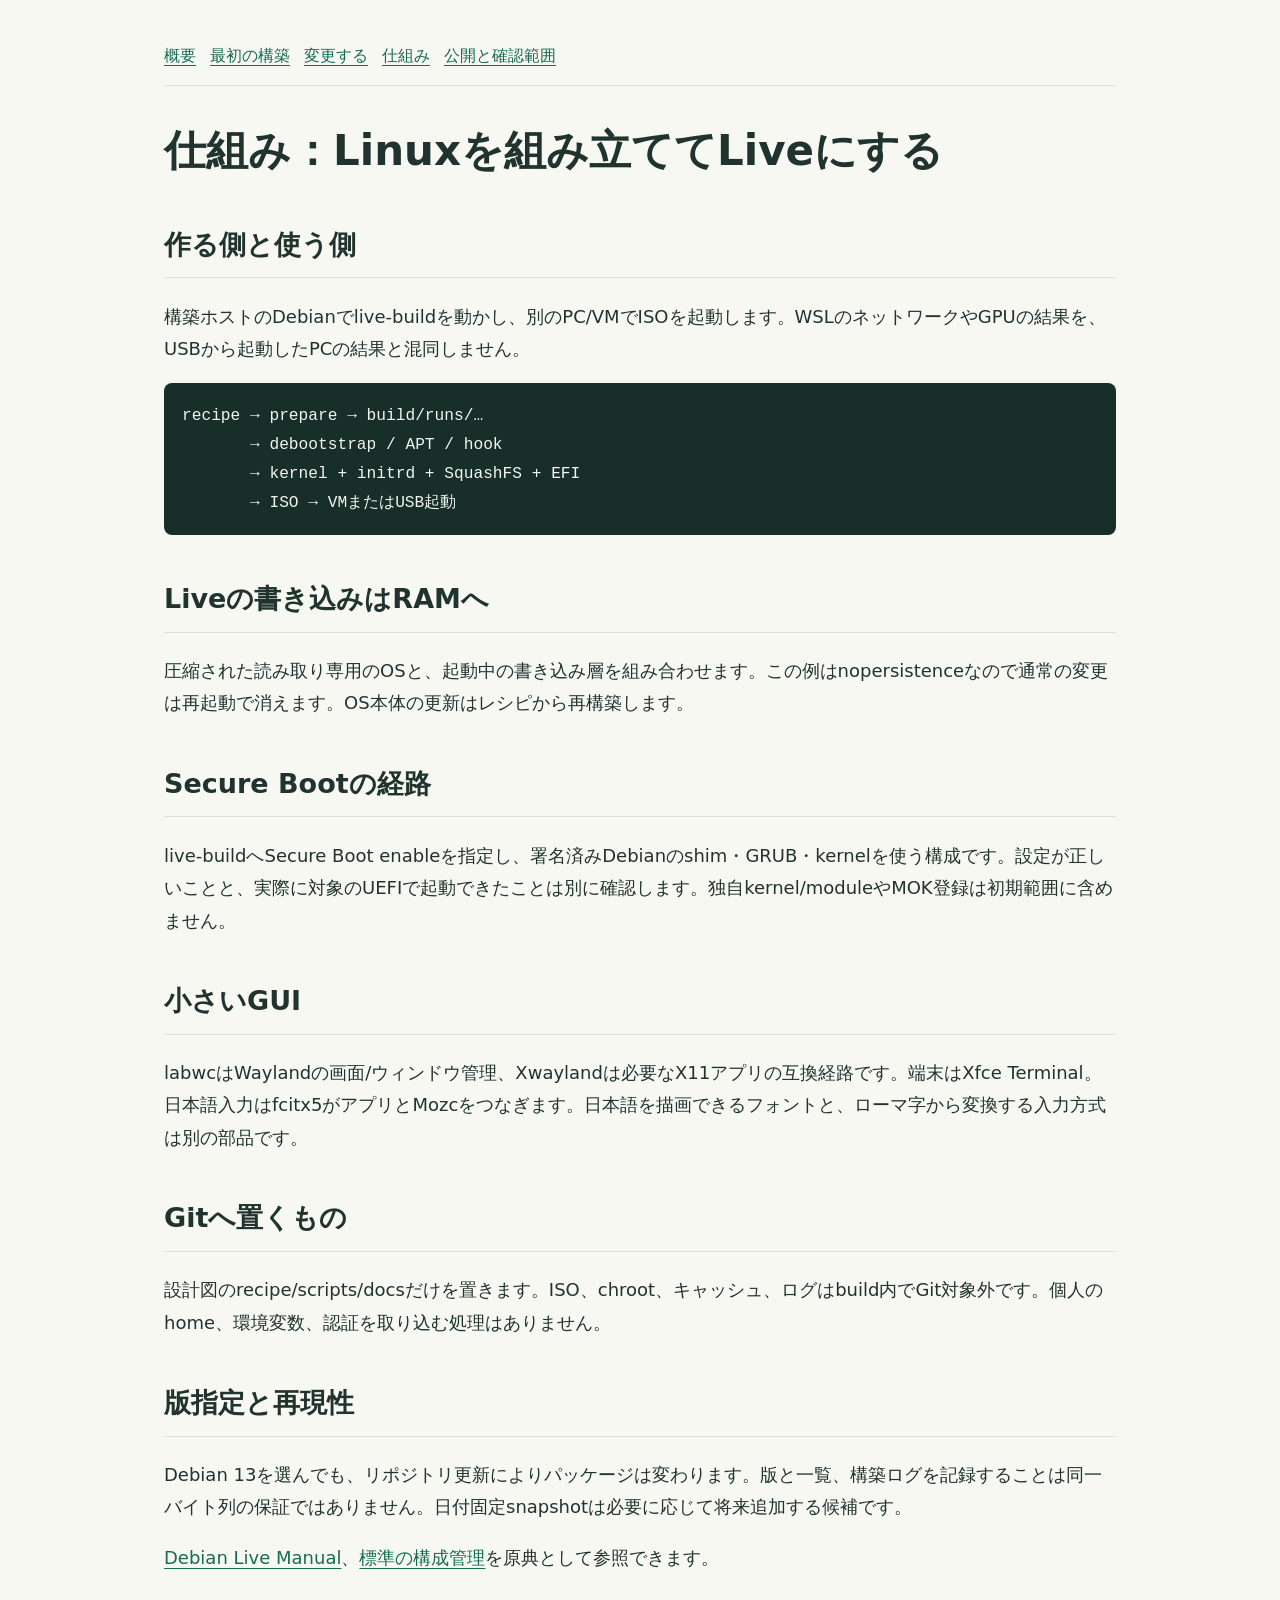
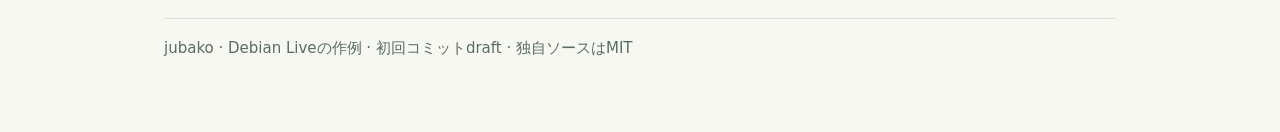
==== docs/architecture.html @ 1d70c9c0 "Add Japanese Debian Live starter recipe and guides" ====
<!doctype html>
<html lang="ja"><head><meta charset="utf-8"><meta name="viewport" content="width=device-width,initial-scale=1"><title>仕組み：Linuxを組み立ててLiveにする</title><link rel="stylesheet" href="style.css"></head><body><main><nav aria-label="ガイド"><a href="index.html">概要</a><a href="getting-started.html">最初の構築</a><a href="customize.html">変更する</a><a href="architecture.html">仕組み</a><a href="publishing.html">公開と確認範囲</a></nav><h1>仕組み：Linuxを組み立ててLiveにする</h1><h2>作る側と使う側</h2><p>構築ホストのDebianでlive-buildを動かし、別のPC/VMでISOを起動します。WSLのネットワークやGPUの結果を、USBから起動したPCの結果と混同しません。</p><pre><code>recipe → prepare → build/runs/…
       → debootstrap / APT / hook
       → kernel + initrd + SquashFS + EFI
       → ISO → VMまたはUSB起動</code></pre>
<h2>Liveの書き込みはRAMへ</h2><p>圧縮された読み取り専用のOSと、起動中の書き込み層を組み合わせます。この例はnopersistenceなので通常の変更は再起動で消えます。OS本体の更新はレシピから再構築します。</p>
<h2>Secure Bootの経路</h2><p>live-buildへSecure Boot enableを指定し、署名済みDebianのshim・GRUB・kernelを使う構成です。設定が正しいことと、実際に対象のUEFIで起動できたことは別に確認します。独自kernel/moduleやMOK登録は初期範囲に含めません。</p>
<h2>小さいGUI</h2><p>labwcはWaylandの画面/ウィンドウ管理、Xwaylandは必要なX11アプリの互換経路です。端末はXfce Terminal。日本語入力はfcitx5がアプリとMozcをつなぎます。日本語を描画できるフォントと、ローマ字から変換する入力方式は別の部品です。</p>
<h2>Gitへ置くもの</h2><p>設計図のrecipe/scripts/docsだけを置きます。ISO、chroot、キャッシュ、ログはbuild内でGit対象外です。個人のhome、環境変数、認証を取り込む処理はありません。</p>
<h2>版指定と再現性</h2><p>Debian 13を選んでも、リポジトリ更新によりパッケージは変わります。版と一覧、構築ログを記録することは同一バイト列の保証ではありません。日付固定snapshotは必要に応じて将来追加する候補です。</p>
<p><a href="https://live-team.pages.debian.net/live-manual/html/live-manual/the-basics.en.html">Debian Live Manual</a>、<a href="https://live-team.pages.debian.net/live-manual/html/live-manual/managing-a-configuration.en.html">標準の構成管理</a>を原典として参照できます。</p><footer>jubako · Debian Liveの作例 · 初回コミットdraft · 独自ソースはMIT</footer></main></body></html>
---- docs/style.css ----
:root{color-scheme:light;--ink:#21332e;--green:#166b53;--line:#d7e3dc}*{box-sizing:border-box}body{margin:0;background:#f7f8f2;color:var(--ink);font:18px/1.8 system-ui,sans-serif}main{max-width:1000px;margin:auto;padding:28px 24px 70px}nav{display:flex;gap:14px;flex-wrap:wrap;padding:14px 0;border-bottom:1px solid var(--line)}nav a{font-size:16px}a{color:var(--green);text-underline-offset:4px}h1{font-size:clamp(30px,4vw,42px);line-height:1.4;margin-top:36px}h2{margin-top:40px;border-bottom:1px solid var(--line);padding-bottom:8px}.lead{font-size:21px;color:#536a60}.note{border-left:4px solid var(--green);background:white;padding:16px 20px}.grid{display:grid;grid-template-columns:repeat(3,1fr);gap:16px}.card{background:white;border:1px solid var(--line);border-radius:10px;padding:18px}.card h3{margin-top:0}pre{background:#182e29;color:#f0f6ef;padding:18px;border-radius:8px;overflow:auto;line-height:1.6}code{background:#e6eee5;padding:2px 5px;border-radius:4px;font-size:.9em;overflow-wrap:anywhere}pre code{background:none;padding:0}table{width:100%;border-collapse:collapse;background:white}td,th{text-align:left;padding:10px;border-bottom:1px solid var(--line);vertical-align:top}.scroll{overflow:auto}details{background:white;padding:16px 20px;border:1px solid var(--line);border-radius:8px;margin:12px 0}summary{cursor:pointer;font-weight:700}footer{margin-top:44px;border-top:1px solid var(--line);padding-top:16px;color:#586c64;font-size:15px}@media(max-width:700px){.grid{grid-template-columns:1fr}main{padding:18px 16px 40px}td,th{font-size:16px}}@media print{nav{display:none}body{background:white}main{max-width:none;padding:0}pre{white-space:pre-wrap}.card,details{break-inside:avoid}}
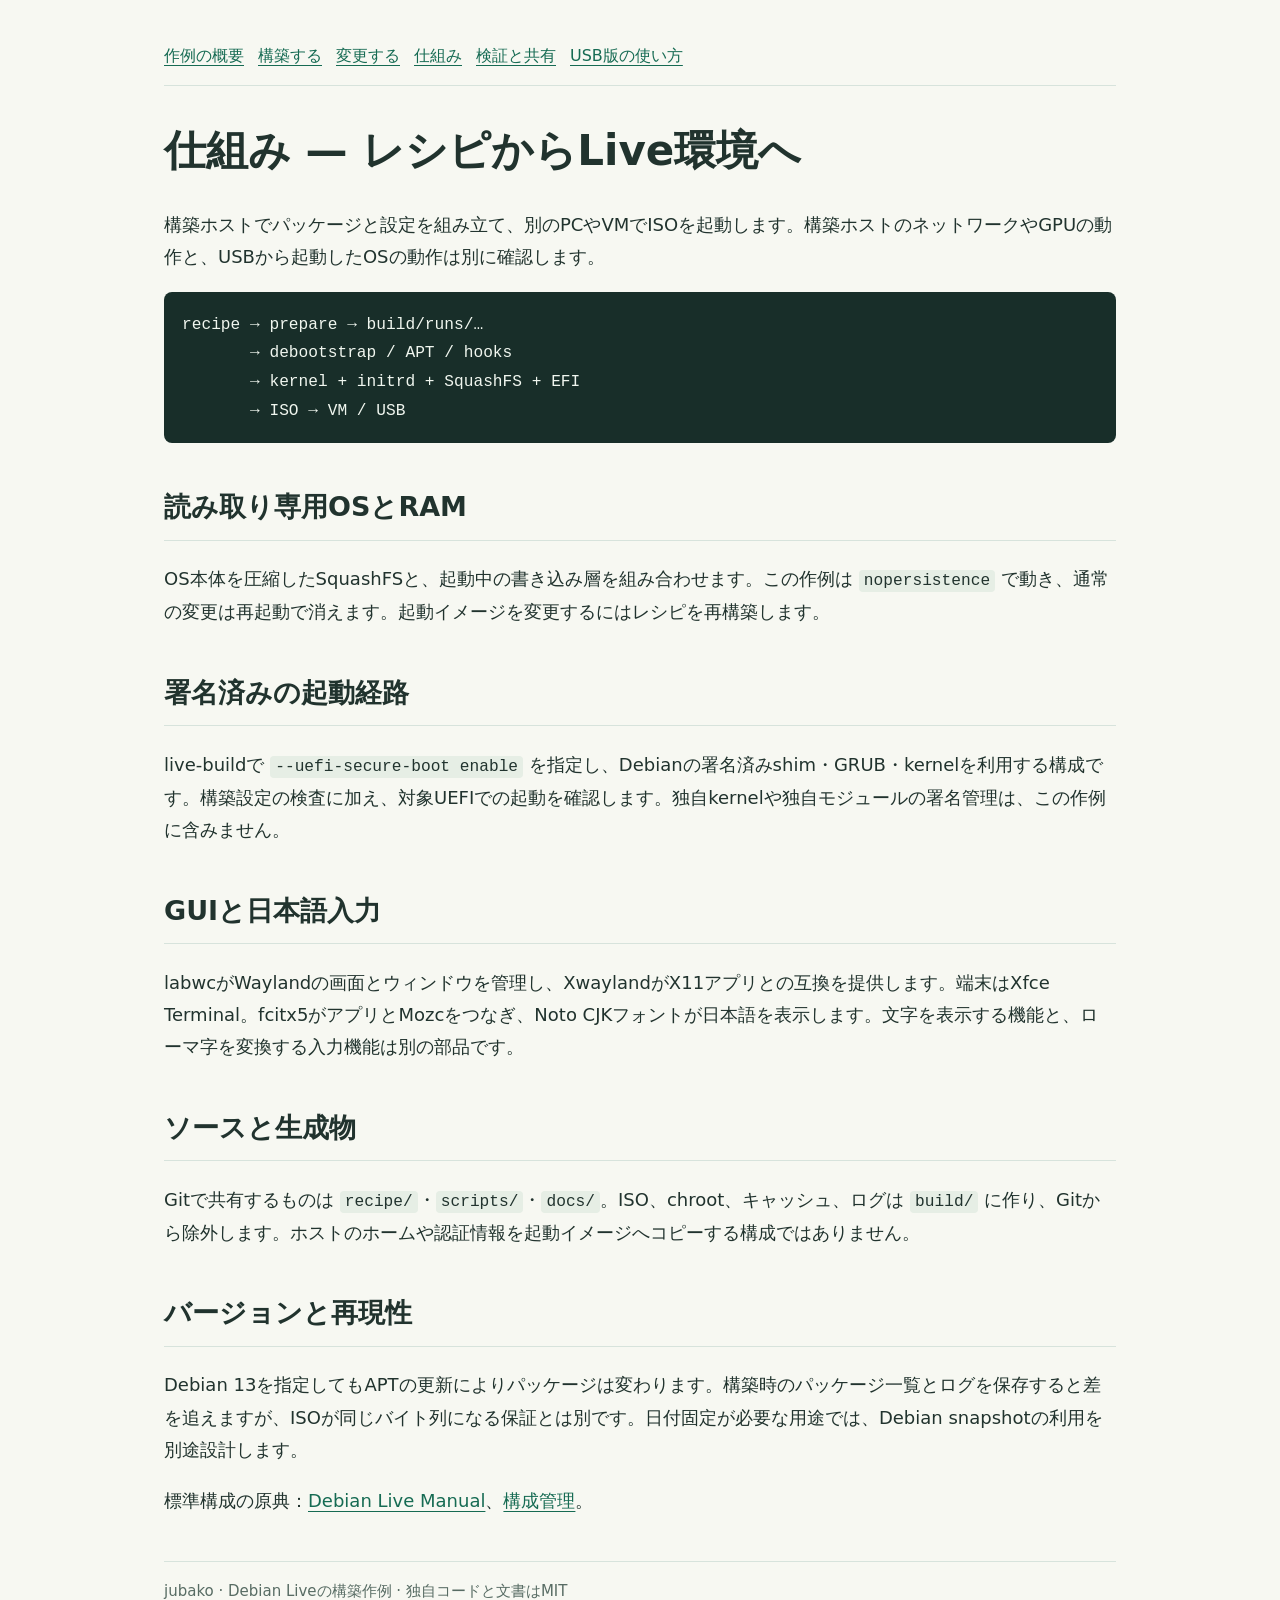
==== commit f2acc6cf: "Add USB manual and revise build guides" ====
--- a/docs/architecture.html
+++ b/docs/architecture.html
@@ -1,11 +1,14 @@
 <!doctype html>
-<html lang="ja"><head><meta charset="utf-8"><meta name="viewport" content="width=device-width,initial-scale=1"><title>仕組み：Linuxを組み立ててLiveにする</title><link rel="stylesheet" href="style.css"></head><body><main><nav aria-label="ガイド"><a href="index.html">概要</a><a href="getting-started.html">最初の構築</a><a href="customize.html">変更する</a><a href="architecture.html">仕組み</a><a href="publishing.html">公開と確認範囲</a></nav><h1>仕組み：Linuxを組み立ててLiveにする</h1><h2>作る側と使う側</h2><p>構築ホストのDebianでlive-buildを動かし、別のPC/VMでISOを起動します。WSLのネットワークやGPUの結果を、USBから起動したPCの結果と混同しません。</p><pre><code>recipe → prepare → build/runs/…
-       → debootstrap / APT / hook
+<html lang="ja"><head><meta charset="utf-8"><meta name="viewport" content="width=device-width,initial-scale=1"><title>仕組み — レシピからLive環境へ</title><link rel="stylesheet" href="style.css"></head><body><main><nav aria-label="ガイド"><a href="index.html">作例の概要</a><a href="getting-started.html">構築する</a><a href="customize.html">変更する</a><a href="architecture.html">仕組み</a><a href="publishing.html">検証と共有</a><a href="usage.html">USB版の使い方</a></nav><h1>仕組み — レシピからLive環境へ</h1>
+<p>構築ホストでパッケージと設定を組み立て、別のPCやVMでISOを起動します。構築ホストのネットワークやGPUの動作と、USBから起動したOSの動作は別に確認します。</p>
+<pre><code>recipe → prepare → build/runs/…
+       → debootstrap / APT / hooks
        → kernel + initrd + SquashFS + EFI
-       → ISO → VMまたはUSB起動</code></pre>
-<h2>Liveの書き込みはRAMへ</h2><p>圧縮された読み取り専用のOSと、起動中の書き込み層を組み合わせます。この例はnopersistenceなので通常の変更は再起動で消えます。OS本体の更新はレシピから再構築します。</p>
-<h2>Secure Bootの経路</h2><p>live-buildへSecure Boot enableを指定し、署名済みDebianのshim・GRUB・kernelを使う構成です。設定が正しいことと、実際に対象のUEFIで起動できたことは別に確認します。独自kernel/moduleやMOK登録は初期範囲に含めません。</p>
-<h2>小さいGUI</h2><p>labwcはWaylandの画面/ウィンドウ管理、Xwaylandは必要なX11アプリの互換経路です。端末はXfce Terminal。日本語入力はfcitx5がアプリとMozcをつなぎます。日本語を描画できるフォントと、ローマ字から変換する入力方式は別の部品です。</p>
-<h2>Gitへ置くもの</h2><p>設計図のrecipe/scripts/docsだけを置きます。ISO、chroot、キャッシュ、ログはbuild内でGit対象外です。個人のhome、環境変数、認証を取り込む処理はありません。</p>
-<h2>版指定と再現性</h2><p>Debian 13を選んでも、リポジトリ更新によりパッケージは変わります。版と一覧、構築ログを記録することは同一バイト列の保証ではありません。日付固定snapshotは必要に応じて将来追加する候補です。</p>
-<p><a href="https://live-team.pages.debian.net/live-manual/html/live-manual/the-basics.en.html">Debian Live Manual</a>、<a href="https://live-team.pages.debian.net/live-manual/html/live-manual/managing-a-configuration.en.html">標準の構成管理</a>を原典として参照できます。</p><footer>jubako · Debian Liveの作例 · 初回コミットdraft · 独自ソースはMIT</footer></main></body></html>
+       → ISO → VM / USB</code></pre>
+<h2>読み取り専用OSとRAM</h2><p>OS本体を圧縮したSquashFSと、起動中の書き込み層を組み合わせます。この作例は <code>nopersistence</code> で動き、通常の変更は再起動で消えます。起動イメージを変更するにはレシピを再構築します。</p>
+<h2>署名済みの起動経路</h2><p>live-buildで <code>--uefi-secure-boot enable</code> を指定し、Debianの署名済みshim・GRUB・kernelを利用する構成です。構築設定の検査に加え、対象UEFIでの起動を確認します。独自kernelや独自モジュールの署名管理は、この作例に含みません。</p>
+<h2>GUIと日本語入力</h2><p>labwcがWaylandの画面とウィンドウを管理し、XwaylandがX11アプリとの互換を提供します。端末はXfce Terminal。fcitx5がアプリとMozcをつなぎ、Noto CJKフォントが日本語を表示します。文字を表示する機能と、ローマ字を変換する入力機能は別の部品です。</p>
+<h2>ソースと生成物</h2><p>Gitで共有するものは <code>recipe/</code>・<code>scripts/</code>・<code>docs/</code>。ISO、chroot、キャッシュ、ログは <code>build/</code> に作り、Gitから除外します。ホストのホームや認証情報を起動イメージへコピーする構成ではありません。</p>
+<h2>バージョンと再現性</h2><p>Debian 13を指定してもAPTの更新によりパッケージは変わります。構築時のパッケージ一覧とログを保存すると差を追えますが、ISOが同じバイト列になる保証とは別です。日付固定が必要な用途では、Debian snapshotの利用を別途設計します。</p>
+<p>標準構成の原典：<a href="https://live-team.pages.debian.net/live-manual/html/live-manual/the-basics.en.html">Debian Live Manual</a>、<a href="https://live-team.pages.debian.net/live-manual/html/live-manual/managing-a-configuration.en.html">構成管理</a>。</p>
+<footer>jubako · Debian Liveの構築作例 · 独自コードと文書はMIT</footer></main></body></html>
